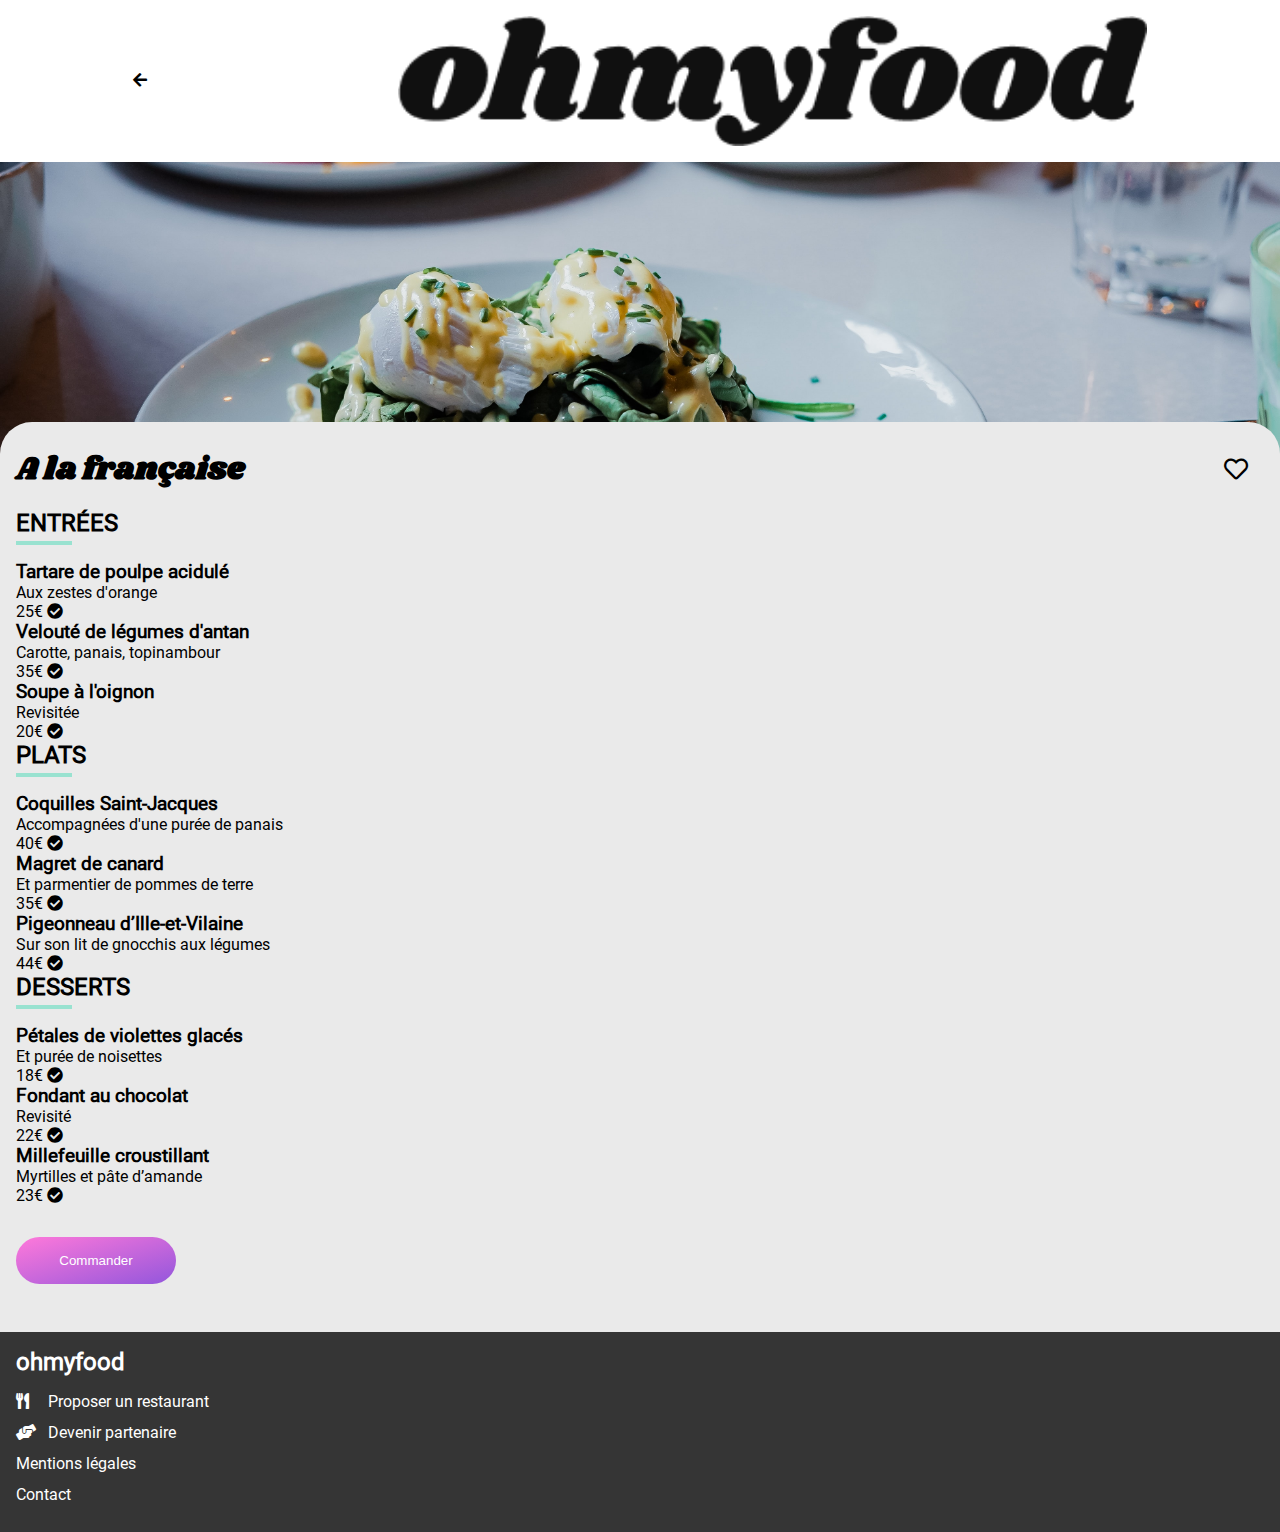
==== alafrancaise.html @ 237ac1a7 "change hr element for div.green-line" ====
<!DOCTYPE html>
<html lang="en">

<head>
    <meta charset="UTF-8">
    <meta http-equiv="X-UA-Compatible" content="IE=edge">
    <meta name="viewport" content="width=device-width, initial-scale=1.0">
    <link rel="stylesheet" href="style.css">
    <link rel="stylesheet" href="https://cdnjs.cloudflare.com/ajax/libs/font-awesome/5.15.3/css/all.min.css">
    <title>A la française</title>
</head>

<body>
    <header>
        <a href="index.html"><i class="fas fa-arrow-left"></i></a>
        <img src="images/logo/ohmyfood.png" alt="logo" />
    </header>
    <img src="images/restaurants/toa-heftiba-DQKerTsQwi0-unsplash.jpg" alt="a la française" class="restaurant-img">
    <div class="container">
        <div class="restaurant_name">
            <h2>A la française</h2>
            <i class="far fa-heart"></i>
        </div>
        <div class="entrees">
            <h2>Entrées</h2>
            <div class="green-line"></div>
            <ul>
                <li>
                    <h3>Tartare de poulpe acidulé</h3>
                    <div>
                        <p>Aux zestes d'orange</p>
                        <span>25€</span>
                        <span class="check-container"><i class="fas fa-check-circle"></i></span>
                    </div>
                </li>
                <li>
                    <h3>Velouté de légumes d'antan</h3>
                    <div>
                        <p>Carotte, panais, topinambour</p>
                        <span>35€</span>
                        <span class="check-container"><i class="fas fa-check-circle"></i></span>

                    </div>
                </li>
                <li>
                    <h3>Soupe à l'oignon</h3>
                    <div>
                        <p>Revisitée</p>
                        <span>20€</span>
                        <span class="check-container"><i class="fas fa-check-circle"></i></span>

                    </div>
                </li>
            </ul>
        </div>
        <div class="plats">
            <h2>Plats</h2>
            <div class="green-line"></div>            <ul>
                <li>
                    <h3>Coquilles Saint-Jacques</h3>
                    <div>
                        <p>Accompagnées d'une purée de panais</p>
                        <span>40€</span>
                        <span class="check-container"><i class="fas fa-check-circle"></i></span>
                    </div>
                </li>
                <li>
                    <h3>Magret de canard</h3>
                    <div>
                        <p>Et parmentier de pommes de terre</p>
                        <span>35€</span>
                        <span class="check-container"><i class="fas fa-check-circle"></i></span>
                    </div>
                </li>
                <li>
                    <h3>Pigeonneau d’Ille-et-Vilaine</h3>
                    <div>
                        <p>Sur son lit de gnocchis aux légumes</p>
                        <span>44€</span>
                        <span class="check-container"><i class="fas fa-check-circle"></i></span>
                    </div>
                </li>
            </ul>
        </div>
        <div class="desserts">
            <h2>Desserts</h2>
            <div class="green-line"></div>            <ul>
                <li>
                    <h3>Pétales de violettes glacés</h3>
                    <div>
                        <p>Et purée de noisettes</p>
                        <span>18€</span>
                        <span class="check-container"><i class="fas fa-check-circle"></i></span>
                    </div>
                </li>
                <li>
                    <h3>Fondant au chocolat</h3>
                    <div>
                        <p>Revisité</p>
                        <span>22€</span>
                        <span class="check-container"><i class="fas fa-check-circle"></i></span>
                    </div>
                </li>
                <li>
                    <h3>Millefeuille croustillant</h3>
                    <div>
                        <p>Myrtilles et pâte d’amande</p>
                        <span>23€</span>
                        <span class="check-container"><i class="fas fa-check-circle"></i></span>
                    </div>
                </li>
            </ul>
        </div>
        <button>Commander</button>
    </div>
    <footer>
        <h2>ohmyfood</h2>
        <ul>
            <li><i class="fas fa-utensils"></i>Proposer un restaurant</li>
            <li><i class="fas fa-hands-helping"></i>Devenir partenaire</li>
            <li>Mentions légales</li>
            <li><a href="mailto:contact@ohmyfood.com">Contact</a></li>
        </ul>
    </footer>
</body>

</html>
---- style.css ----
@font-face {
  font-family: "Shrikhand";
  src: url("./fonts/Shrikhand/Shrikhand-Regular.ttf") format("truetype");
}
@font-face {
  font-family: "Roboto";
  src: url("./fonts/Roboto/Roboto-Regular.ttf") format("truetype");
}
body {
  font-family: "Roboto";
}

.brand-name {
  font-family: "Shrikhand";
  font-weight: bold;
}

* {
  margin: 0;
  padding: 0;
  box-sizing: border-box;
}

a {
  text-decoration: none;
}

header {
  display: flex;
  justify-content: space-around;
  text-align: center;
  padding: 1rem;
}
header a {
  color: black;
  align-self: center;
  margin-right: 1rem;
}
header img {
  width: 60%;
}

#location {
  width: 100%;
  background-color: #F6F6F6;
  padding-bottom: 3rem;
  text-align: center;
}
#location .city {
  width: 100%;
  padding: 1rem;
  margin-bottom: 2rem;
  background-color: #EAEAEA;
  box-shadow: inset 0px 5px 5px -6px #353535;
}
#location .city i {
  margin-right: 1rem;
}
#location .title {
  width: 70%;
  margin: auto;
  margin-bottom: 1rem;
}
#location p {
  width: 90%;
  margin: auto;
  margin-bottom: 1rem;
  color: #353535;
  font-size: 1.2rem;
}

#fonctionnement {
  width: 100%;
  padding: 1rem;
}
#fonctionnement .title {
  margin: 2rem 0;
}
#fonctionnement ol {
  list-style: none;
  counter-reset: step;
}
#fonctionnement li {
  width: 90%;
  margin: auto;
  background-color: #F6F6F6;
  padding: 1.5rem 2rem;
  margin-bottom: 1rem;
  border-radius: 1.5rem;
  font-weight: bold;
  counter-increment: step;
  position: relative;
  align-content: center;
}
#fonctionnement li i {
  color: #686868;
  margin-right: 1rem;
  size: 1.5rem;
}
#fonctionnement li:hover {
  background-color: #f2eafb;
}
#fonctionnement li:hover i {
  color: #9356DC;
}
#fonctionnement li:before {
  content: counter(step);
  color: white;
  background-color: #9356DC;
  border-radius: 50%;
  width: 15px;
  height: 15px;
  padding: 0.4rem;
  text-align: center;
  position: absolute;
  left: -0.95rem;
}

#restaurants {
  width: 100%;
  padding: 1rem;
  background-color: #EAEAEA;
}
#restaurants .title {
  margin: 2rem 0;
}
#restaurants a {
  color: black;
  text-decoration: none;
}
#restaurants .card {
  width: 100%;
  margin-bottom: 1rem;
  position: relative;
}
#restaurants .card img {
  width: 100%;
  height: 12rem;
  object-fit: cover;
  border-radius: 1rem 1rem 0 0;
}
#restaurants .card .new {
  position: absolute;
  top: 1rem;
  right: 1rem;
  padding: 0.5rem 1rem;
  border-radius: 3px;
  background-color: #99E2D0;
  color: #278870;
  font-weight: bold;
}
#restaurants .card .description {
  display: flex;
  flex-direction: row;
  justify-content: space-between;
  padding: 1rem;
  margin-top: -3px;
  background-color: #fff;
  border-radius: 0 0 1rem 1rem;
}
#restaurants .card .description h2 {
  margin: inherit;
  margin-bottom: 0.5rem;
}
#restaurants .card .description i {
  margin: 1rem;
  font-size: 1.8rem;
}

.restaurant-img {
  width: 100%;
  height: 20rem;
  object-fit: cover;
}

.container {
  width: 100%;
  position: relative;
  z-index: 10;
  background-color: #EAEAEA;
  border-radius: 2rem 2rem 0 0;
  padding: 1rem;
  padding-top: 1.5rem;
  margin-top: -4rem;
}
.container ul {
  list-style-type: none;
}
.container button {
  width: 10rem;
  margin: 2rem auto;
}

.restaurant_name {
  display: flex;
  justify-content: space-between;
  padding-right: 1rem;
  margin-bottom: 1rem;
}
.restaurant_name h2 {
  font-family: Shrikhand;
  font-size: 2rem;
  margin-right: 1rem;
}
.restaurant_name i {
  align-self: center;
  font-size: 1.5rem;
}

.entrees h2, .plats h2, .desserts h2 {
  text-transform: uppercase;
  margin-bottom: 0.25rem;
}

.green-line {
  width: 3.5rem;
  height: 0;
  border: 2px solid #99E2D0;
  margin-bottom: 1rem;
}

footer {
  background-color: #353535;
  color: white;
  padding: 1rem;
}
footer h2 {
  margin-bottom: 1rem;
}
footer a {
  color: white;
}
footer li {
  list-style-type: none;
  margin-bottom: 0.75rem;
}
footer li i {
  width: 1rem;
  margin-right: 1rem;
}

button {
  padding: 1rem;
  border-radius: 2rem;
  border: none;
  color: white;
  background: linear-gradient(to bottom right, #FF79DA, #9356DC);
}

/*# sourceMappingURL=style.css.map */
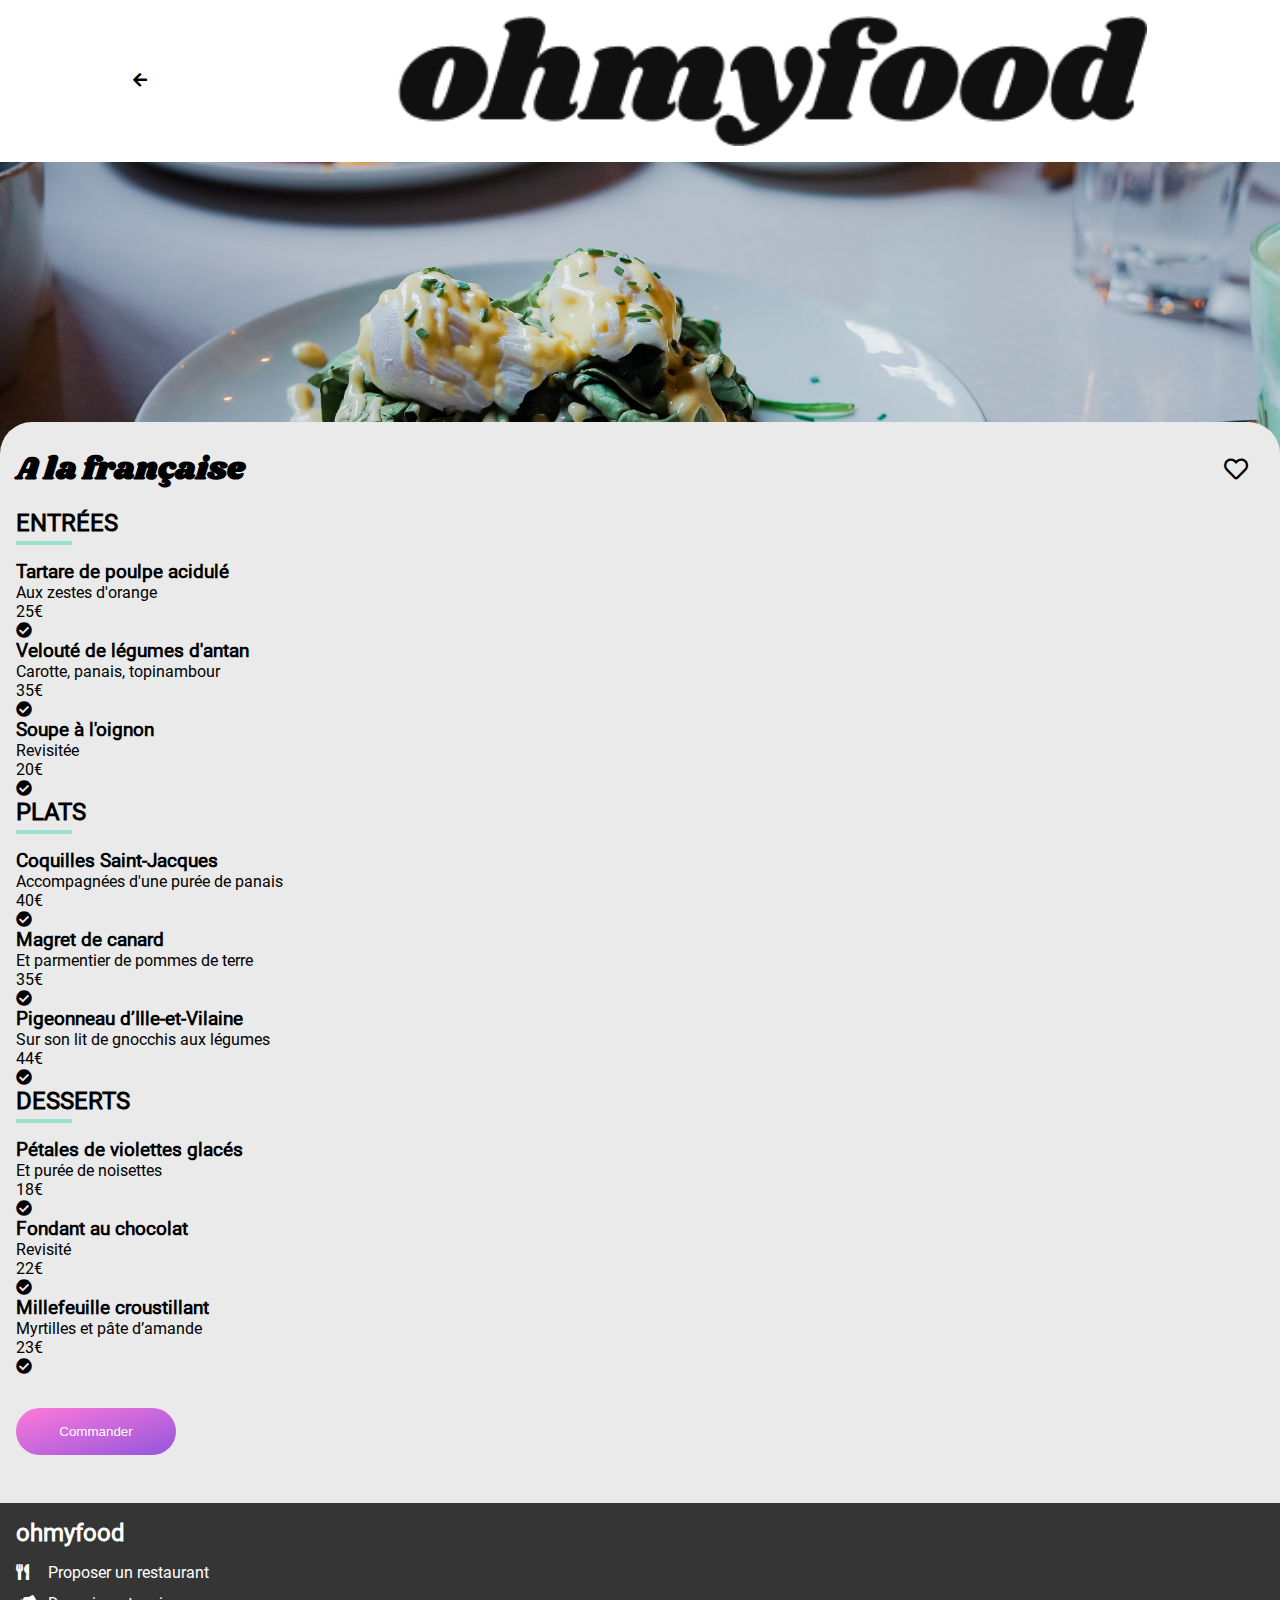
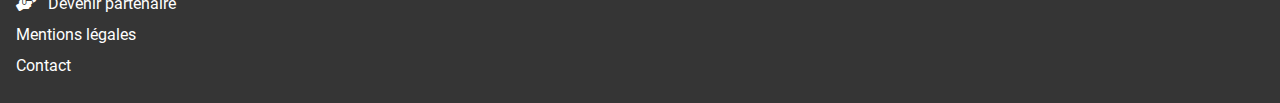
==== commit d9e5b4af: "move green-line rules to green-line.scss in component" ====
--- a/alafrancaise.html
+++ b/alafrancaise.html
@@ -26,88 +26,88 @@
             <div class="green-line"></div>
             <ul>
                 <li>
-                    <h3>Tartare de poulpe acidulé</h3>
                     <div>
+                        <h3>Tartare de poulpe acidulé</h3>
                         <p>Aux zestes d'orange</p>
                         <span>25€</span>
-                        <span class="check-container"><i class="fas fa-check-circle"></i></span>
                     </div>
+                    <span class="check-container"><i class="fas fa-check-circle"></i></span>
                 </li>
                 <li>
-                    <h3>Velouté de légumes d'antan</h3>
                     <div>
+                        <h3>Velouté de légumes d'antan</h3>
                         <p>Carotte, panais, topinambour</p>
                         <span>35€</span>
-                        <span class="check-container"><i class="fas fa-check-circle"></i></span>
-
                     </div>
+                    <span class="check-container"><i class="fas fa-check-circle"></i></span>
                 </li>
                 <li>
-                    <h3>Soupe à l'oignon</h3>
                     <div>
+                        <h3>Soupe à l'oignon</h3>
                         <p>Revisitée</p>
                         <span>20€</span>
-                        <span class="check-container"><i class="fas fa-check-circle"></i></span>
-
                     </div>
+                    <span class="check-container"><i class="fas fa-check-circle"></i></span>
                 </li>
             </ul>
         </div>
         <div class="plats">
             <h2>Plats</h2>
-            <div class="green-line"></div>            <ul>
+            <div class="green-line"></div>
+            <ul>
                 <li>
-                    <h3>Coquilles Saint-Jacques</h3>
                     <div>
+                        <h3>Coquilles Saint-Jacques</h3>
                         <p>Accompagnées d'une purée de panais</p>
                         <span>40€</span>
-                        <span class="check-container"><i class="fas fa-check-circle"></i></span>
                     </div>
+                    <span class="check-container"><i class="fas fa-check-circle"></i></span>
                 </li>
                 <li>
-                    <h3>Magret de canard</h3>
                     <div>
+                        <h3>Magret de canard</h3>
                         <p>Et parmentier de pommes de terre</p>
                         <span>35€</span>
-                        <span class="check-container"><i class="fas fa-check-circle"></i></span>
                     </div>
+                    <span class="check-container"><i class="fas fa-check-circle"></i></span>
                 </li>
                 <li>
-                    <h3>Pigeonneau d’Ille-et-Vilaine</h3>
                     <div>
+                        <h3>Pigeonneau d’Ille-et-Vilaine</h3>
                         <p>Sur son lit de gnocchis aux légumes</p>
                         <span>44€</span>
-                        <span class="check-container"><i class="fas fa-check-circle"></i></span>
                     </div>
+                    <span class="check-container"><i class="fas fa-check-circle"></i></span>
                 </li>
             </ul>
         </div>
         <div class="desserts">
             <h2>Desserts</h2>
-            <div class="green-line"></div>            <ul>
+            <div class="green-line"></div>            
+            <ul>
                 <li>
-                    <h3>Pétales de violettes glacés</h3>
                     <div>
+                        <h3>Pétales de violettes glacés</h3>
                         <p>Et purée de noisettes</p>
                         <span>18€</span>
-                        <span class="check-container"><i class="fas fa-check-circle"></i></span>
                     </div>
+                    <span class="check-container"><i class="fas fa-check-circle"></i></span>
                 </li>
                 <li>
-                    <h3>Fondant au chocolat</h3>
                     <div>
+                        <h3>Fondant au chocolat</h3>
                         <p>Revisité</p>
                         <span>22€</span>
-                        <span class="check-container"><i class="fas fa-check-circle"></i></span>
                     </div>
+                    <span class="check-container"><i class="fas fa-check-circle"></i></span>
                 </li>
                 <li>
-                    <h3>Millefeuille croustillant</h3>
                     <div>
+                        <h3>Millefeuille croustillant</h3>
                         <p>Myrtilles et pâte d’amande</p>
                         <span>23€</span>
-                        <span class="check-container"><i class="fas fa-check-circle"></i></span>
                     </div>
+                    <span class="check-container"><i class="fas fa-check-circle"></i></span>
                 </li>
             </ul>
         </div>
--- a/style.css
+++ b/style.css
@@ -212,39 +212,40 @@
   margin-bottom: 0.25rem;
 }
 
+footer {
+  background-color: #353535;
+  color: white;
+  padding: 1rem;
+}
+footer h2 {
+  margin-bottom: 1rem;
+}
+footer a {
+  color: white;
+}
+footer li {
+  list-style-type: none;
+  margin-bottom: 0.75rem;
+}
+footer li i {
+  width: 1rem;
+  margin-right: 1rem;
+}
+
+button {
+  padding: 1rem;
+  border-radius: 2rem;
+  border: none;
+  color: white;
+  background: linear-gradient(to bottom right, #FF79DA, #9356DC);
+}
+
 .green-line {
   width: 3.5rem;
   height: 0;
   border: 2px solid #99E2D0;
-  margin-bottom: 1rem;
-}
-
-footer {
-  background-color: #353535;
-  color: white;
-  padding: 1rem;
-}
-footer h2 {
-  margin-bottom: 1rem;
-}
-footer a {
-  color: white;
-}
-footer li {
-  list-style-type: none;
-  margin-bottom: 0.75rem;
-}
-footer li i {
-  width: 1rem;
-  margin-right: 1rem;
-}
-
-button {
-  padding: 1rem;
-  border-radius: 2rem;
-  border: none;
-  color: white;
-  background: linear-gradient(to bottom right, #FF79DA, #9356DC);
+  background-color: #99E2D0;
+  margin-bottom: 1rem;
 }
 
 /*# sourceMappingURL=style.css.map */
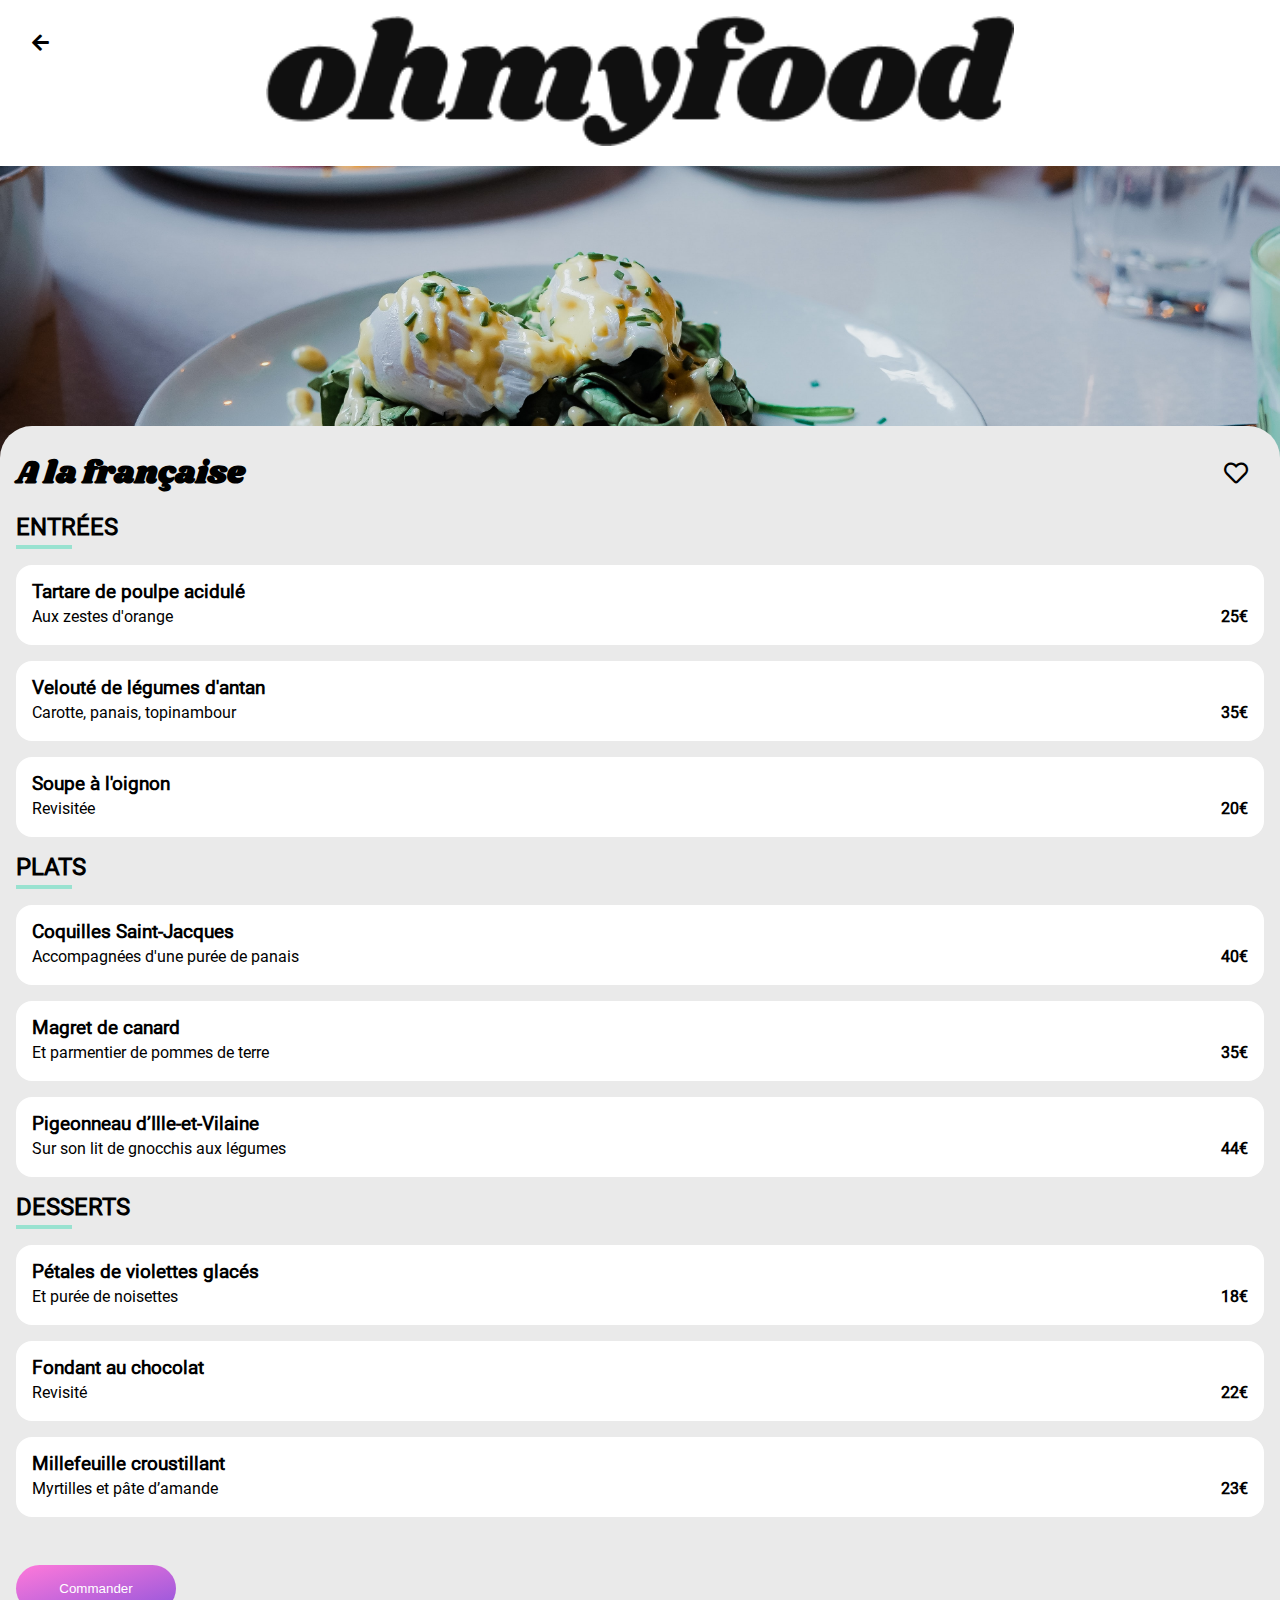
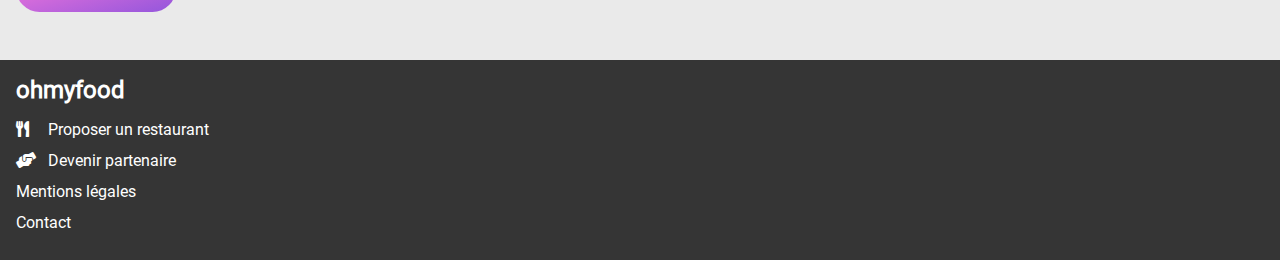
==== commit 7470f3a3: "style food-element + fix header" ====
--- a/alafrancaise.html
+++ b/alafrancaise.html
@@ -24,28 +24,34 @@
         <div class="entrees">
             <h2>Entrées</h2>
             <div class="green-line"></div>
-            <ul>
-                <li>
-                    <div>
-                        <h3>Tartare de poulpe acidulé</h3>
-                        <p>Aux zestes d'orange</p>
-                        <span>25€</span>
+            <ul class="food-list">
+                <li class="food-element">
+                    <div class="food-info">
+                        <h3 class="food-name">Tartare de poulpe acidulé</h3>
+                        <div class="food-text">
+                            <p>Aux zestes d'orange</p>
+                            <span>25€</span>
+                        </div>
                     </div>
                     <span class="check-container"><i class="fas fa-check-circle"></i></span>
                 </li>
-                <li>
-                    <div>
-                        <h3>Velouté de légumes d'antan</h3>
-                        <p>Carotte, panais, topinambour</p>
-                        <span>35€</span>
+                <li class="food-element">
+                    <div class="food-info">
+                        <h3 class="food-name">Velouté de légumes d'antan</h3>
+                        <div class="food-text">
+                            <p>Carotte, panais, topinambour</p>
+                            <span>35€</span>
+                        </div>
                     </div>
                     <span class="check-container"><i class="fas fa-check-circle"></i></span>
                 </li>
-                <li>
-                    <div>
-                        <h3>Soupe à l'oignon</h3>
-                        <p>Revisitée</p>
-                        <span>20€</span>
+                <li class="food-element">
+                    <div class="food-info">
+                        <h3 class="food-name">Soupe à l'oignon</h3>
+                        <div class="food-text">
+                            <p>Revisitée</p>
+                            <span>20€</span>
+                        </div>
                     </div>
                     <span class="check-container"><i class="fas fa-check-circle"></i></span>
                 </li>
@@ -55,27 +61,33 @@
             <h2>Plats</h2>
             <div class="green-line"></div>
             <ul>
-                <li>
-                    <div>
-                        <h3>Coquilles Saint-Jacques</h3>
-                        <p>Accompagnées d'une purée de panais</p>
-                        <span>40€</span>
+                <li class="food-element">
+                    <div class="food-info">
+                        <h3 class="food-name">Coquilles Saint-Jacques</h3>
+                        <div class="food-text">
+                            <p>Accompagnées d'une purée de panais</p>
+                            <span>40€</span>
+                        </div>
                     </div>
                     <span class="check-container"><i class="fas fa-check-circle"></i></span>
                 </li>
-                <li>
-                    <div>
-                        <h3>Magret de canard</h3>
-                        <p>Et parmentier de pommes de terre</p>
-                        <span>35€</span>
+                <li class="food-element">
+                    <div class="food-info">
+                        <h3 class="food-name">Magret de canard</h3>
+                        <div class="food-text">
+                            <p>Et parmentier de pommes de terre</p>
+                            <span>35€</span>
+                        </div>
                     </div>
                     <span class="check-container"><i class="fas fa-check-circle"></i></span>
                 </li>
-                <li>
-                    <div>
-                        <h3>Pigeonneau d’Ille-et-Vilaine</h3>
-                        <p>Sur son lit de gnocchis aux légumes</p>
-                        <span>44€</span>
+                <li class="food-element">
+                    <div class="food-info">
+                        <h3 class="food-name">Pigeonneau d’Ille-et-Vilaine</h3>
+                        <div class="food-text">
+                            <p>Sur son lit de gnocchis aux légumes</p>
+                            <span>44€</span>
+                        </div>
                     </div>
                     <span class="check-container"><i class="fas fa-check-circle"></i></span>
                 </li>
@@ -83,29 +95,35 @@
         </div>
         <div class="desserts">
             <h2>Desserts</h2>
-            <div class="green-line"></div>            
+            <div class="green-line"></div>
             <ul>
-                <li>
-                    <div>
-                        <h3>Pétales de violettes glacés</h3>
-                        <p>Et purée de noisettes</p>
-                        <span>18€</span>
+                <li class="food-element">
+                    <div class="food-info">
+                        <h3 class="food-name">Pétales de violettes glacés</h3>
+                        <div class="food-text">
+                            <p>Et purée de noisettes</p>
+                            <span>18€</span>
+                        </div>
                     </div>
                     <span class="check-container"><i class="fas fa-check-circle"></i></span>
                 </li>
-                <li>
-                    <div>
-                        <h3>Fondant au chocolat</h3>
-                        <p>Revisité</p>
-                        <span>22€</span>
+                <li class="food-element">
+                    <div class="food-info">
+                        <h3 class="food-name">Fondant au chocolat</h3>
+                        <div class="food-text">
+                            <p>Revisité</p>
+                            <span>22€</span>
+                        </div>
                     </div>
                     <span class="check-container"><i class="fas fa-check-circle"></i></span>
                 </li>
-                <li>
-                    <div>
-                        <h3>Millefeuille croustillant</h3>
-                        <p>Myrtilles et pâte d’amande</p>
-                        <span>23€</span>
+                <li class="food-element">
+                    <div class="food-info">
+                        <h3 class="food-name">Millefeuille croustillant</h3>
+                        <div class="food-text">
+                            <p>Myrtilles et pâte d’amande</p>
+                            <span>23€</span>
+                        </div>
                     </div>
                     <span class="check-container"><i class="fas fa-check-circle"></i></span>
                 </li>
--- a/style.css
+++ b/style.css
@@ -26,14 +26,16 @@
 }
 
 header {
-  display: flex;
-  justify-content: space-around;
+  position: relative;
   text-align: center;
   padding: 1rem;
 }
 header a {
+  position: absolute;
+  left: 2rem;
+  top: 2rem;
+  font-size: 1.2rem;
   color: black;
-  align-self: center;
   margin-right: 1rem;
 }
 header img {
@@ -212,6 +214,52 @@
   margin-bottom: 0.25rem;
 }
 
+.food-element {
+  display: flex;
+  width: 100%;
+  height: 5rem;
+  overflow: hidden;
+  margin-bottom: 1rem;
+  border-radius: 1rem;
+  background-color: #fff;
+}
+.food-element:hover {
+  cursor: pointer;
+}
+.food-element:hover > .check-container {
+  margin: inherit;
+}
+
+.food-info {
+  width: 100%;
+  padding: 1rem;
+}
+.food-info .food-name {
+  margin-bottom: 0.25rem;
+}
+.food-info .food-text {
+  display: flex;
+  justify-content: space-between;
+}
+.food-info .food-text span {
+  font-weight: bold;
+}
+
+.check-container {
+  width: 5rem;
+  height: 100%;
+  margin-right: -100%;
+  display: flex;
+  justify-content: center;
+  align-items: center;
+  background-color: #99E2D0;
+  border-radius: 0 1rem 1rem 0;
+}
+.check-container i {
+  color: white;
+  font-size: 1.5rem;
+}
+
 footer {
   background-color: #353535;
   color: white;
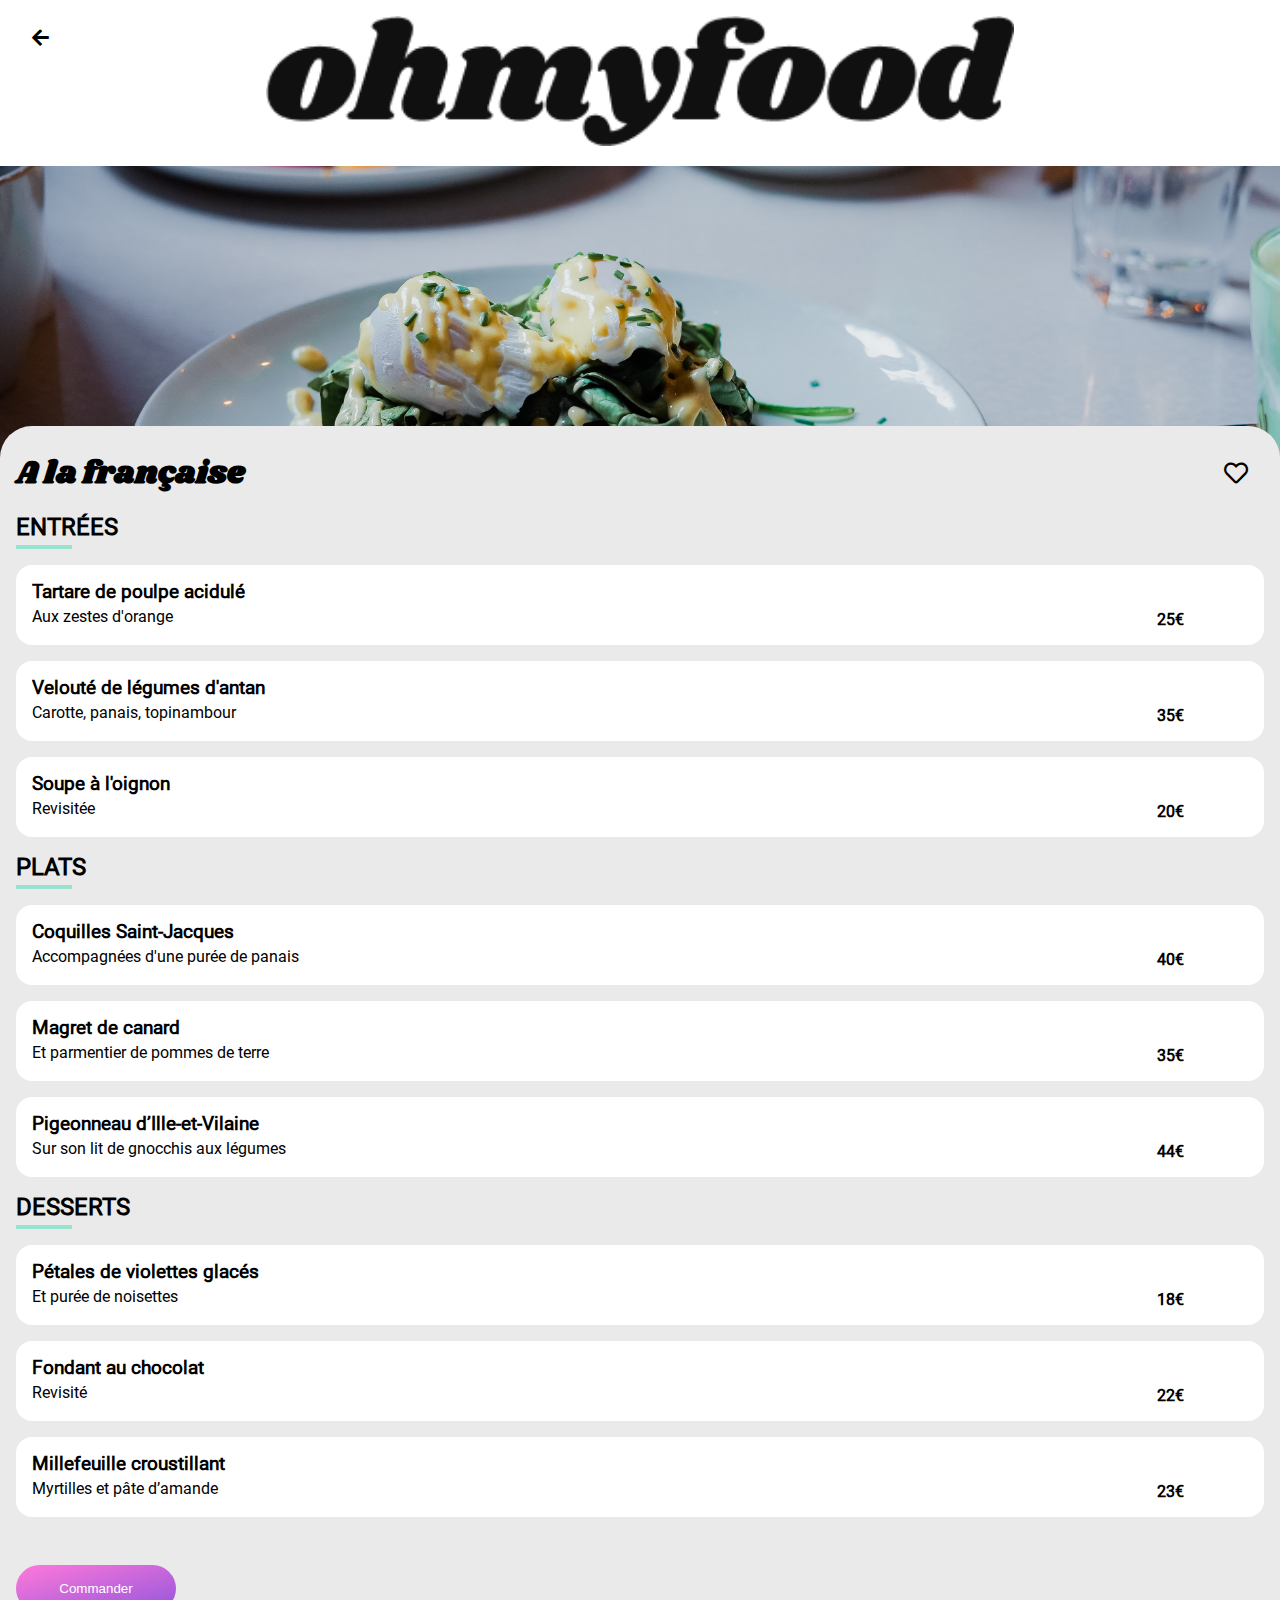
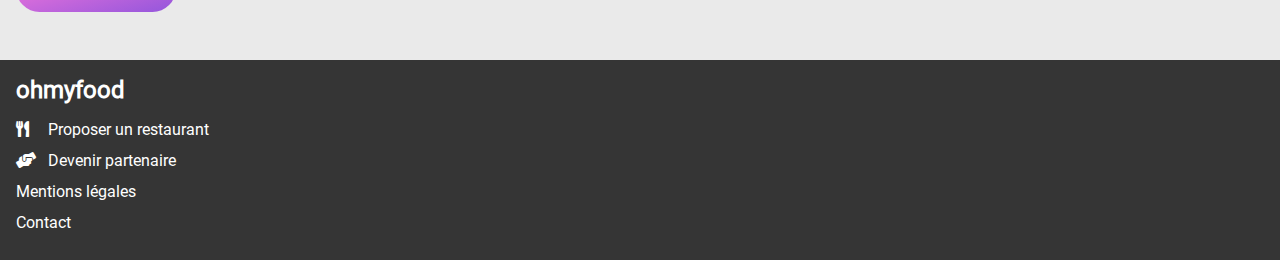
==== commit da48672e: "change food list structure in the 4 restaurant pages" ====
--- a/alafrancaise.html
+++ b/alafrancaise.html
@@ -28,31 +28,25 @@
                 <li class="food-element">
                     <div class="food-info">
                         <h3 class="food-name">Tartare de poulpe acidulé</h3>
-                        <div class="food-text">
-                            <p>Aux zestes d'orange</p>
-                            <span>25€</span>
-                        </div>
+                        <p>Aux zestes d'orange</p>
                     </div>
+                    <span class="price">25€</span>
                     <span class="check-container"><i class="fas fa-check-circle"></i></span>
                 </li>
                 <li class="food-element">
                     <div class="food-info">
                         <h3 class="food-name">Velouté de légumes d'antan</h3>
-                        <div class="food-text">
-                            <p>Carotte, panais, topinambour</p>
-                            <span>35€</span>
-                        </div>
+                        <p>Carotte, panais, topinambour</p>
                     </div>
+                    <span class="price">35€</span>
                     <span class="check-container"><i class="fas fa-check-circle"></i></span>
                 </li>
                 <li class="food-element">
                     <div class="food-info">
                         <h3 class="food-name">Soupe à l'oignon</h3>
-                        <div class="food-text">
-                            <p>Revisitée</p>
-                            <span>20€</span>
-                        </div>
+                        <p>Revisitée</p>
                     </div>
+                    <span class="price">20€</span>
                     <span class="check-container"><i class="fas fa-check-circle"></i></span>
                 </li>
             </ul>
@@ -64,31 +58,25 @@
                 <li class="food-element">
                     <div class="food-info">
                         <h3 class="food-name">Coquilles Saint-Jacques</h3>
-                        <div class="food-text">
-                            <p>Accompagnées d'une purée de panais</p>
-                            <span>40€</span>
-                        </div>
+                        <p>Accompagnées d'une purée de panais</p>
                     </div>
+                    <span class="price">40€</span>
                     <span class="check-container"><i class="fas fa-check-circle"></i></span>
                 </li>
                 <li class="food-element">
                     <div class="food-info">
                         <h3 class="food-name">Magret de canard</h3>
-                        <div class="food-text">
-                            <p>Et parmentier de pommes de terre</p>
-                            <span>35€</span>
-                        </div>
+                        <p>Et parmentier de pommes de terre</p>
                     </div>
+                    <span class="price">35€</span>
                     <span class="check-container"><i class="fas fa-check-circle"></i></span>
                 </li>
                 <li class="food-element">
                     <div class="food-info">
                         <h3 class="food-name">Pigeonneau d’Ille-et-Vilaine</h3>
-                        <div class="food-text">
-                            <p>Sur son lit de gnocchis aux légumes</p>
-                            <span>44€</span>
-                        </div>
+                        <p>Sur son lit de gnocchis aux légumes</p>
                     </div>
+                    <span class="price">44€</span>
                     <span class="check-container"><i class="fas fa-check-circle"></i></span>
                 </li>
             </ul>
@@ -100,31 +88,25 @@
                 <li class="food-element">
                     <div class="food-info">
                         <h3 class="food-name">Pétales de violettes glacés</h3>
-                        <div class="food-text">
-                            <p>Et purée de noisettes</p>
-                            <span>18€</span>
-                        </div>
+                        <p>Et purée de noisettes</p>
                     </div>
+                    <span class="price">18€</span>
                     <span class="check-container"><i class="fas fa-check-circle"></i></span>
                 </li>
                 <li class="food-element">
                     <div class="food-info">
                         <h3 class="food-name">Fondant au chocolat</h3>
-                        <div class="food-text">
-                            <p>Revisité</p>
-                            <span>22€</span>
-                        </div>
+                        <p>Revisité</p>
                     </div>
+                    <span class="price">22€</span>
                     <span class="check-container"><i class="fas fa-check-circle"></i></span>
                 </li>
                 <li class="food-element">
                     <div class="food-info">
                         <h3 class="food-name">Millefeuille croustillant</h3>
-                        <div class="food-text">
-                            <p>Myrtilles et pâte d’amande</p>
-                            <span>23€</span>
-                        </div>
+                        <p>Myrtilles et pâte d’amande</p>
                     </div>
+                    <span class="price">23€</span>
                     <span class="check-container"><i class="fas fa-check-circle"></i></span>
                 </li>
             </ul>
--- a/style.css
+++ b/style.css
@@ -33,7 +33,7 @@
 header a {
   position: absolute;
   left: 2rem;
-  top: 2rem;
+  top: 1.7rem;
   font-size: 1.2rem;
   color: black;
   margin-right: 1rem;
@@ -214,8 +214,13 @@
   margin-bottom: 0.25rem;
 }
 
+.button-container {
+  text-align: center;
+}
+
 .food-element {
   display: flex;
+  flex-direction: row;
   width: 100%;
   height: 5rem;
   overflow: hidden;
@@ -229,26 +234,42 @@
 .food-element:hover > .check-container {
   margin: inherit;
 }
+.food-element:hover > .food-info {
+  width: 70%;
+}
 
 .food-info {
-  width: 100%;
+  width: 85%;
   padding: 1rem;
 }
 .food-info .food-name {
+  width: 100%;
   margin-bottom: 0.25rem;
-}
-.food-info .food-text {
-  display: flex;
-  justify-content: space-between;
-}
-.food-info .food-text span {
+  overflow: hidden;
+  white-space: nowrap;
+  text-overflow: ellipsis;
+}
+.food-info p {
+  width: 100%;
+  overflow: hidden;
+  white-space: nowrap;
+  text-overflow: ellipsis;
+}
+
+.price {
+  display: flex;
+  justify-content: center;
+  align-items: flex-end;
+  padding-bottom: 1rem;
+  width: 15%;
+  height: 100%;
   font-weight: bold;
 }
 
 .check-container {
-  width: 5rem;
+  width: 15%;
   height: 100%;
-  margin-right: -100%;
+  margin-right: -150%;
   display: flex;
   justify-content: center;
   align-items: center;
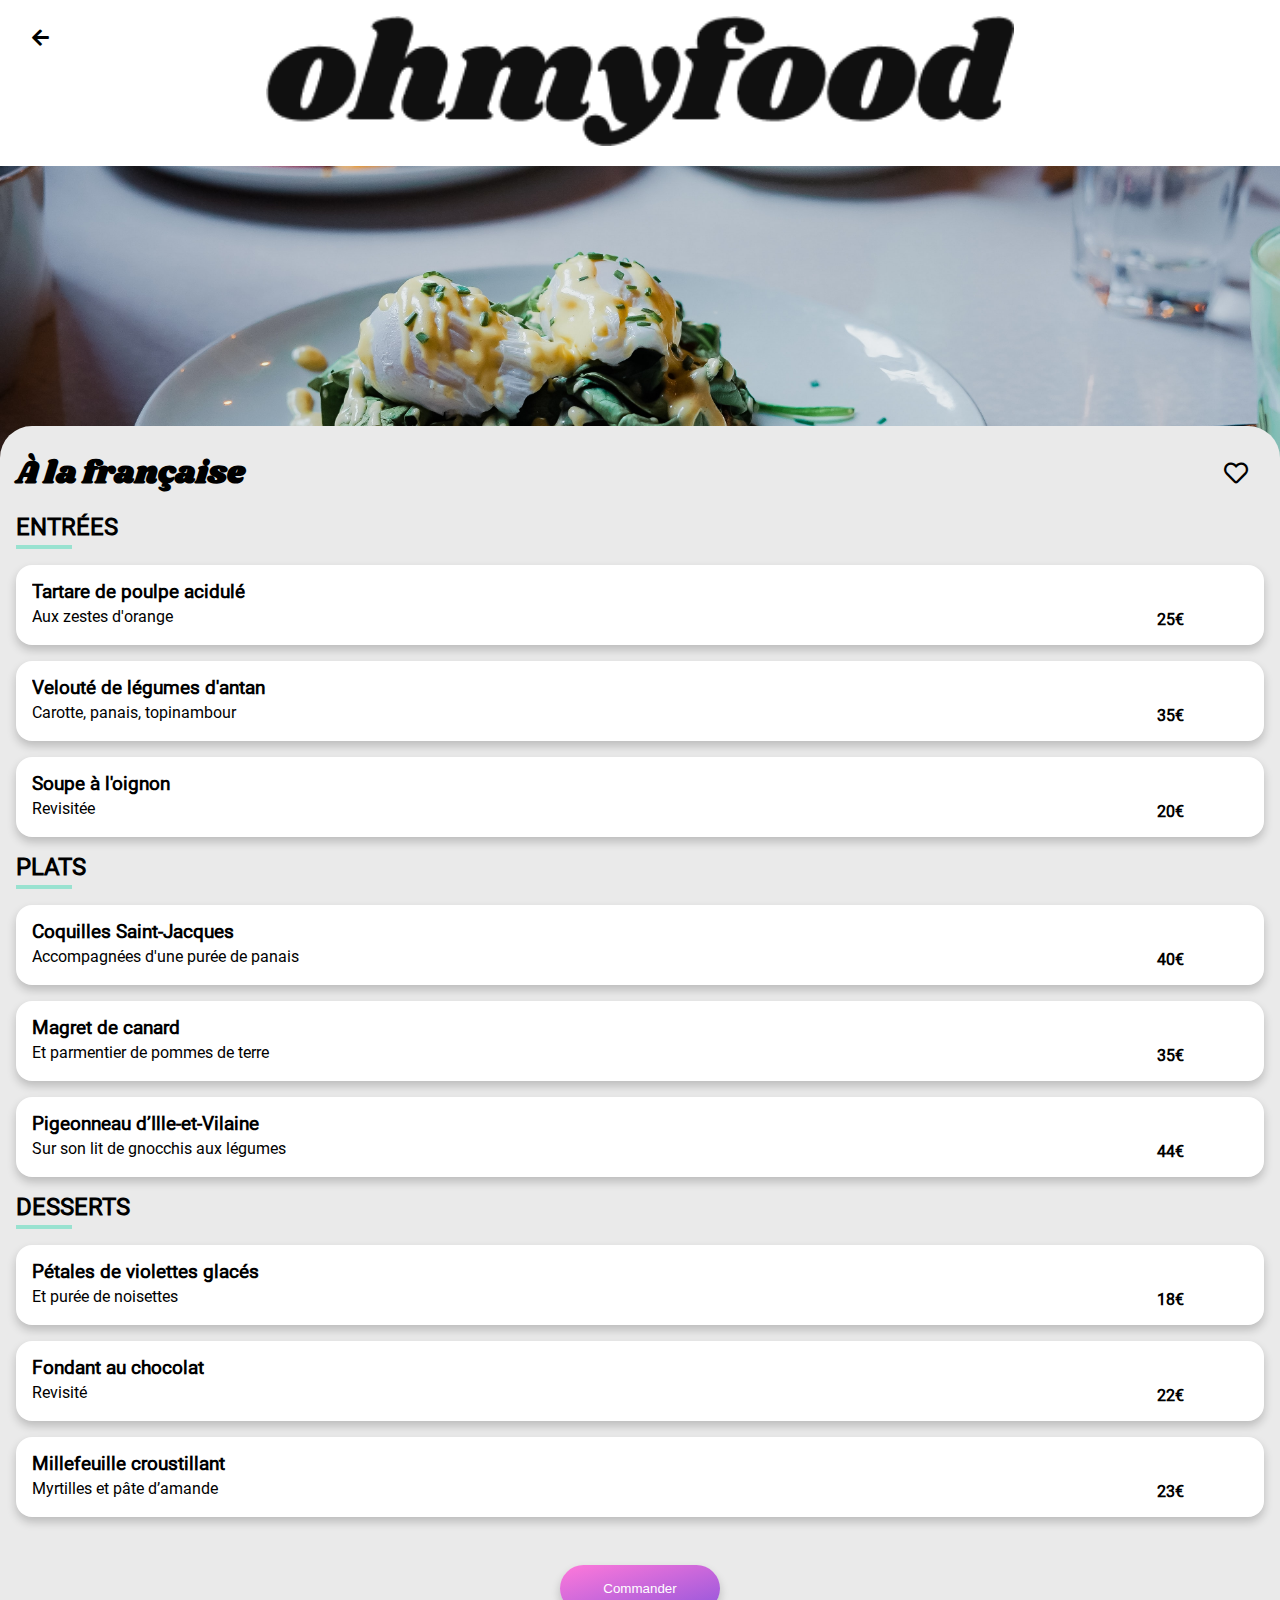
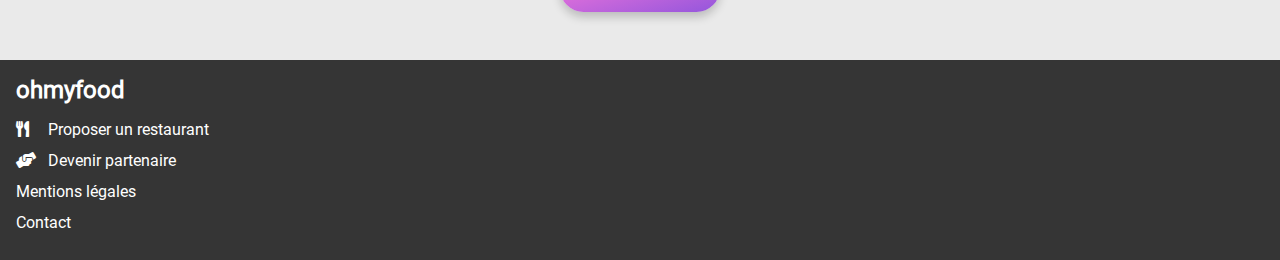
==== commit e8212bcd: "add button hover effect, add shadow" ====
--- a/alafrancaise.html
+++ b/alafrancaise.html
@@ -7,7 +7,7 @@
     <meta name="viewport" content="width=device-width, initial-scale=1.0">
     <link rel="stylesheet" href="style.css">
     <link rel="stylesheet" href="https://cdnjs.cloudflare.com/ajax/libs/font-awesome/5.15.3/css/all.min.css">
-    <title>A la française</title>
+    <title>À la française</title>
 </head>
 
 <body>
@@ -18,7 +18,7 @@
     <img src="images/restaurants/toa-heftiba-DQKerTsQwi0-unsplash.jpg" alt="a la française" class="restaurant-img">
     <div class="container">
         <div class="restaurant_name">
-            <h2>A la française</h2>
+            <h2>À la française</h2>
             <i class="far fa-heart"></i>
         </div>
         <div class="entrees">
@@ -111,7 +111,9 @@
                 </li>
             </ul>
         </div>
-        <button>Commander</button>
+        <div class="button-container">
+            <button>Commander</button>
+        </div>
     </div>
     <footer>
         <h2>ohmyfood</h2>
--- a/style.css
+++ b/style.css
@@ -13,6 +13,27 @@
 .brand-name {
   font-family: "Shrikhand";
   font-weight: bold;
+}
+
+button {
+  padding: 1rem;
+  border-radius: 2rem;
+  border: none;
+  color: white;
+  background: linear-gradient(to bottom right, #FF79DA, #9356DC);
+  box-shadow: 0 5px 10px rgba(0, 0, 0, 0.2);
+}
+button:hover {
+  background: linear-gradient(to bottom right, #ff93e1, #a16be0);
+  box-shadow: 0 5px 10px rgba(0, 0, 0, 0.4);
+}
+
+.green-line {
+  width: 3.5rem;
+  height: 0;
+  border: 2px solid #99E2D0;
+  background-color: #99E2D0;
+  margin-bottom: 1rem;
 }
 
 * {
@@ -93,6 +114,7 @@
   counter-increment: step;
   position: relative;
   align-content: center;
+  box-shadow: 0 5px 10px rgba(0, 0, 0, 0.2);
 }
 #fonctionnement li i {
   color: #686868;
@@ -132,7 +154,7 @@
 }
 #restaurants .card {
   width: 100%;
-  margin-bottom: 1rem;
+  margin-bottom: 1.2rem;
   position: relative;
 }
 #restaurants .card img {
@@ -159,6 +181,7 @@
   margin-top: -3px;
   background-color: #fff;
   border-radius: 0 0 1rem 1rem;
+  box-shadow: 0 5px 10px rgba(0, 0, 0, 0.2);
 }
 #restaurants .card .description h2 {
   margin: inherit;
@@ -227,6 +250,7 @@
   margin-bottom: 1rem;
   border-radius: 1rem;
   background-color: #fff;
+  box-shadow: 0 5px 10px rgba(0, 0, 0, 0.2);
 }
 .food-element:hover {
   cursor: pointer;
@@ -301,20 +325,4 @@
   margin-right: 1rem;
 }
 
-button {
-  padding: 1rem;
-  border-radius: 2rem;
-  border: none;
-  color: white;
-  background: linear-gradient(to bottom right, #FF79DA, #9356DC);
-}
-
-.green-line {
-  width: 3.5rem;
-  height: 0;
-  border: 2px solid #99E2D0;
-  background-color: #99E2D0;
-  margin-bottom: 1rem;
-}
-
 /*# sourceMappingURL=style.css.map */
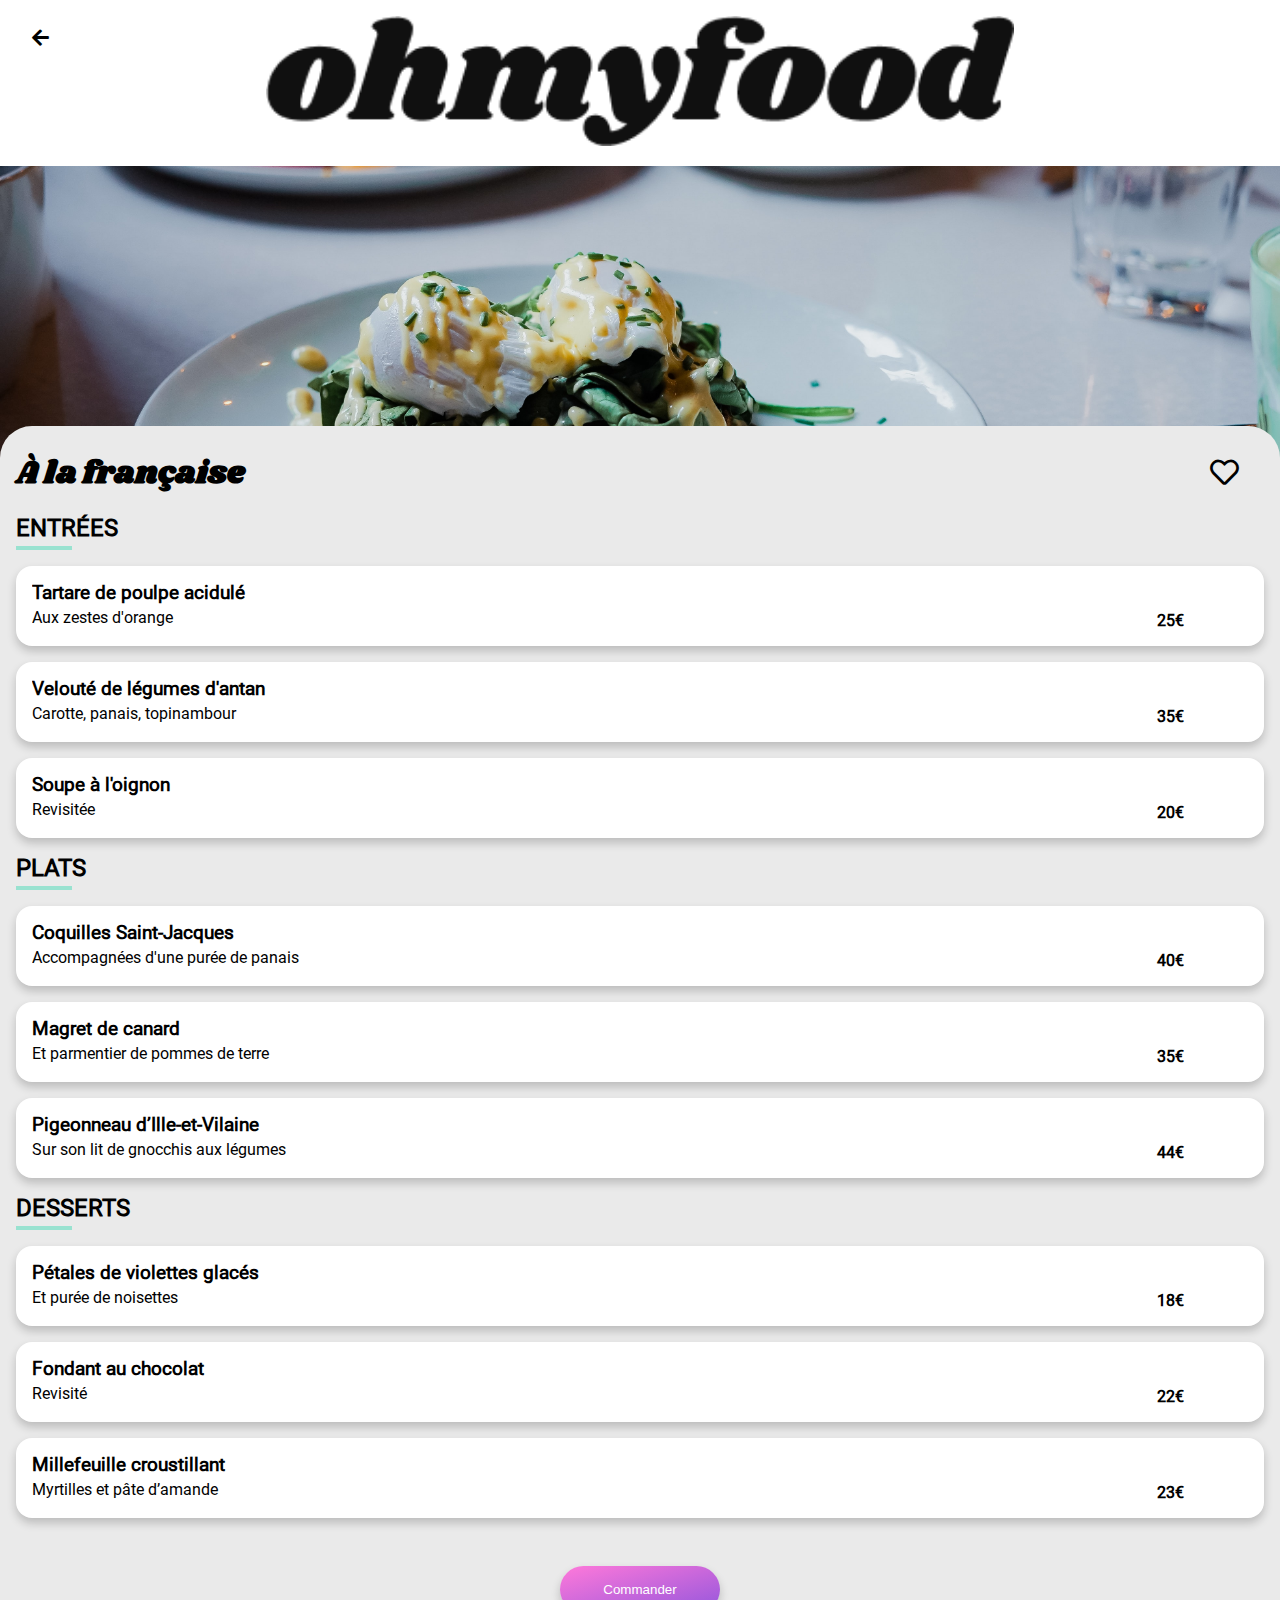
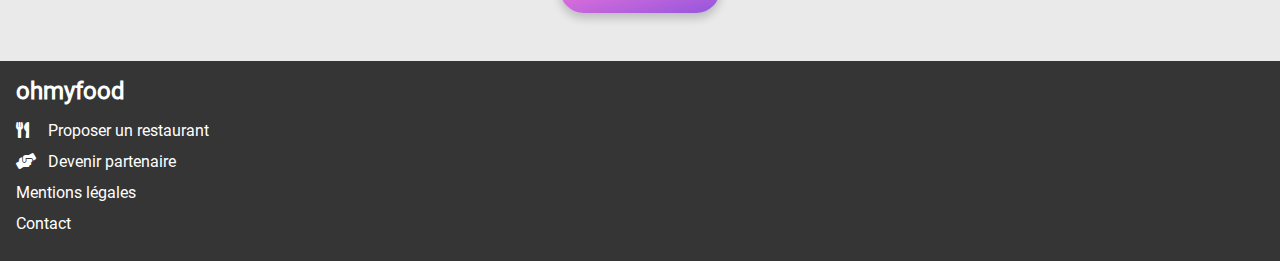
==== commit fc89908c: "add structure for heart + hover effect" ====
--- a/alafrancaise.html
+++ b/alafrancaise.html
@@ -19,7 +19,10 @@
     <div class="container">
         <div class="restaurant_name">
             <h2>À la française</h2>
-            <i class="far fa-heart"></i>
+            <div class="heart-container">
+                <i class="far fa-heart"></i>
+                <i class="fas fa-heart"></i>
+            </div>
         </div>
         <div class="entrees">
             <h2>Entrées</h2>
--- a/style.css
+++ b/style.css
@@ -34,6 +34,39 @@
   border: 2px solid #99E2D0;
   background-color: #99E2D0;
   margin-bottom: 1rem;
+}
+
+.heart-container {
+  position: relative;
+  display: flex;
+  justify-content: center;
+  align-items: center;
+  width: 3rem;
+  height: 3rem;
+}
+.heart-container .far {
+  z-index: 10;
+  font-size: 1.8rem;
+}
+.heart-container .far:hover {
+  opacity: 0;
+  cursor: pointer;
+}
+.heart-container .far:hover ~ .fas {
+  opacity: 1;
+}
+.heart-container .fas {
+  position: absolute;
+  z-index: 1;
+  font-size: 1.8rem;
+  opacity: 0;
+  background-image: linear-gradient(to top, #FF79DA, #9356DC);
+  background-size: 100%;
+  background-repeat: repeat;
+  -webkit-background-clip: text;
+  -webkit-text-fill-color: transparent;
+  -moz-background-clip: text;
+  -moz-text-fill-color: transparent;
 }
 
 * {
@@ -187,10 +220,6 @@
   margin: inherit;
   margin-bottom: 0.5rem;
 }
-#restaurants .card .description i {
-  margin: 1rem;
-  font-size: 1.8rem;
-}
 
 .restaurant-img {
   width: 100%;
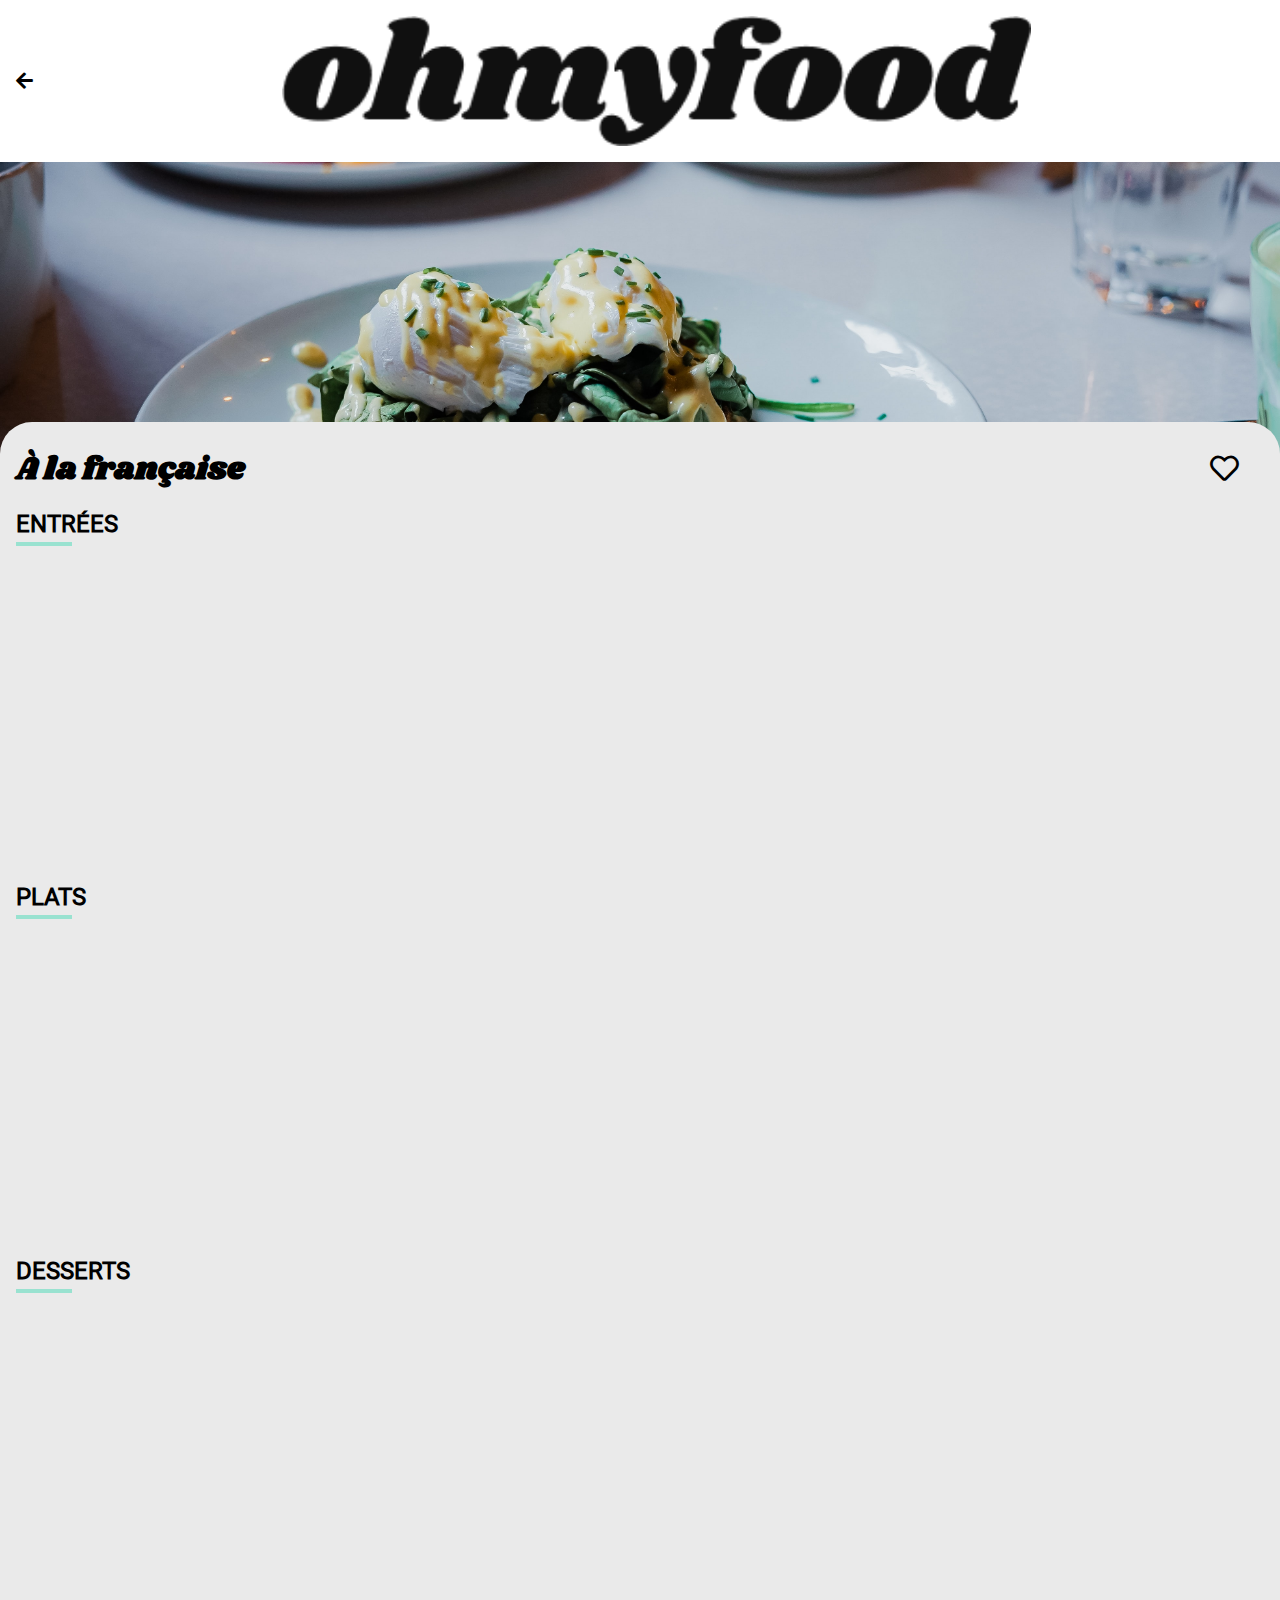
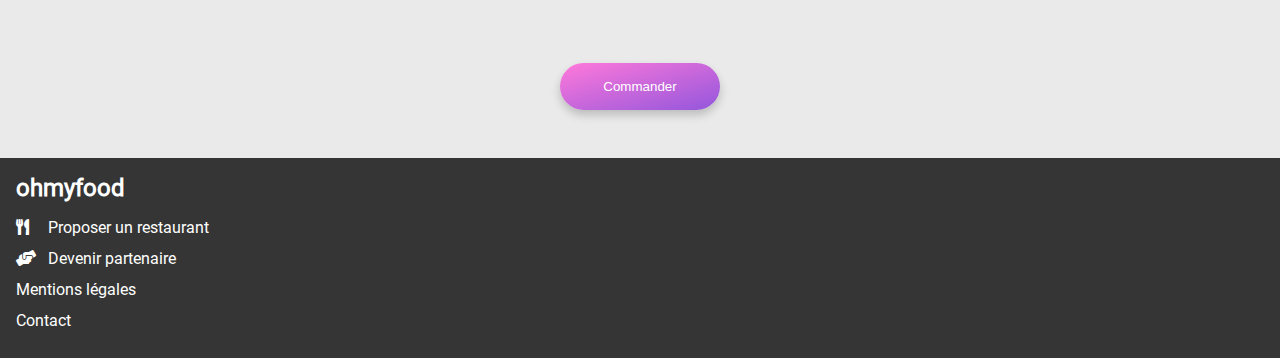
==== commit 5022c757: "change header structure for center arrow" ====
--- a/alafrancaise.html
+++ b/alafrancaise.html
@@ -12,7 +12,9 @@
 
 <body>
     <header>
-        <a href="index.html"><i class="fas fa-arrow-left"></i></a>
+        <a href="index.html">
+            <div class="link-container"><i class="fas fa-arrow-left"></i></div>
+        </a>
         <img src="images/logo/ohmyfood.png" alt="logo" />
     </header>
     <img src="images/restaurants/toa-heftiba-DQKerTsQwi0-unsplash.jpg" alt="a la française" class="restaurant-img">
--- a/style.css
+++ b/style.css
@@ -47,6 +47,7 @@
 .heart-container .far {
   z-index: 10;
   font-size: 1.8rem;
+  transition: opacity 800ms;
 }
 .heart-container .far:hover {
   opacity: 0;
@@ -54,21 +55,112 @@
 }
 .heart-container .far:hover ~ .fas {
   opacity: 1;
+  transform: scale(1);
 }
 .heart-container .fas {
   position: absolute;
   z-index: 1;
   font-size: 1.8rem;
+  transform: scale(0);
   opacity: 0;
+  transition: transform 500ms;
   background-image: linear-gradient(to top, #FF79DA, #9356DC);
   background-size: 100%;
   background-repeat: repeat;
+  background-clip: text;
   -webkit-background-clip: text;
   -webkit-text-fill-color: transparent;
   -moz-background-clip: text;
   -moz-text-fill-color: transparent;
 }
 
+.loader {
+  position: absolute;
+  left: 0;
+  right: 0;
+  top: 0;
+  bottom: 0;
+  z-index: 10;
+  display: flex;
+  flex-direction: column;
+  justify-content: center;
+  align-items: center;
+  background-color: rgba(0, 0, 0, 0.8);
+  animation: loader-anim 3000ms ease-in-out 2000ms;
+  animation-fill-mode: forwards;
+}
+.loader h2 {
+  font-family: Shrikhand;
+  font-size: 2rem;
+  text-align: center;
+  color: white;
+  margin-bottom: 2rem;
+  transform: scale(0);
+  animation: title-anim 1000ms ease-in-out;
+  animation-fill-mode: forwards;
+}
+.loader .bubbles-container {
+  display: flex;
+  flex-direction: row;
+  justify-content: center;
+  align-items: center;
+  width: 100%;
+  height: 5rem;
+}
+.loader .bubbles-container .bubble {
+  height: 10px;
+  width: 10px;
+  list-style-type: none;
+  margin-right: 1rem;
+  background-color: white;
+  border-radius: 50%;
+  transform: scale(0);
+  animation: bubble-anim 900ms ease-in-out 2;
+  animation-fill-mode: forwards;
+}
+.loader .bubbles-container .bubble:nth-child(1) {
+  background-color: #9356DC;
+}
+.loader .bubbles-container .bubble:nth-child(2) {
+  background-color: #FF79DA;
+  animation-delay: 250ms;
+}
+.loader .bubbles-container .bubble:nth-child(3) {
+  background-color: #99E2D0;
+  animation-delay: 500ms;
+}
+
+@keyframes title-anim {
+  0% {
+    transform: scale(0);
+  }
+  100% {
+    transform: scale(1.2);
+  }
+}
+@keyframes bubble-anim {
+  0% {
+    transform: scale(0);
+  }
+  50% {
+    margin-top: -2rem;
+  }
+  100% {
+    transform: scale(1);
+  }
+}
+@keyframes loader-anim {
+  0% {
+    opacity: 1;
+  }
+  95% {
+    opacity: 0;
+  }
+  100% {
+    opacity: 0;
+    z-index: -1;
+  }
+}
 * {
   margin: 0;
   padding: 0;
@@ -81,19 +173,23 @@
 
 header {
   position: relative;
-  text-align: center;
-  padding: 1rem;
+  display: flex;
+  height: fit-content;
+  padding: 1rem;
+}
+header .link-container {
+  display: flex;
+  align-items: center;
+  height: 100%;
 }
 header a {
-  position: absolute;
-  left: 2rem;
-  top: 1.7rem;
   font-size: 1.2rem;
   color: black;
   margin-right: 1rem;
 }
 header img {
   width: 60%;
+  margin: auto;
 }
 
 #location {
@@ -276,24 +372,83 @@
   width: 100%;
   height: 5rem;
   overflow: hidden;
-  margin-bottom: 1rem;
+  margin-bottom: 1.7rem;
+  opacity: 0;
   border-radius: 1rem;
-  background-color: #fff;
+  background-color: #ffffff;
   box-shadow: 0 5px 10px rgba(0, 0, 0, 0.2);
 }
 .food-element:hover {
   cursor: pointer;
 }
 .food-element:hover > .check-container {
-  margin: inherit;
+  margin-right: inherit;
+}
+.food-element:hover > .check-container > .fas {
+  transform: rotate(360deg);
 }
 .food-element:hover > .food-info {
   width: 70%;
 }
 
+.entrees .food-element {
+  animation: anim-li 500ms;
+  animation-fill-mode: forwards;
+  transition: margin-bottom ease-in-out;
+}
+.entrees .food-element:nth-child(1) {
+  animation-delay: 400ms;
+}
+.entrees .food-element:nth-child(2) {
+  animation-delay: 800ms;
+}
+.entrees .food-element:nth-child(3) {
+  animation-delay: 1200ms;
+}
+.entrees .food-element:nth-child(4) {
+  animation-delay: 1600ms;
+}
+
+.plats .food-element {
+  animation: anim-li 500ms;
+  animation-fill-mode: forwards;
+  transition: margin-bottom ease-in-out;
+}
+.plats .food-element:nth-child(1) {
+  animation-delay: 2000ms;
+}
+.plats .food-element:nth-child(2) {
+  animation-delay: 2400ms;
+}
+.plats .food-element:nth-child(3) {
+  animation-delay: 2800ms;
+}
+.plats .food-element:nth-child(4) {
+  animation-delay: 3200ms;
+}
+
+.desserts .food-element {
+  animation: anim-li 500ms;
+  animation-fill-mode: forwards;
+  transition: margin-bottom ease-in-out;
+}
+.desserts .food-element:nth-child(1) {
+  animation-delay: 3600ms;
+}
+.desserts .food-element:nth-child(2) {
+  animation-delay: 4000ms;
+}
+.desserts .food-element:nth-child(3) {
+  animation-delay: 4400ms;
+}
+.desserts .food-element:nth-child(4) {
+  animation-delay: 4800ms;
+}
+
 .food-info {
   width: 85%;
   padding: 1rem;
+  transition: width 1000ms;
 }
 .food-info .food-name {
   width: 100%;
@@ -323,17 +478,32 @@
   width: 15%;
   height: 100%;
   margin-right: -150%;
+  transition: margin-right 1000ms;
   display: flex;
   justify-content: center;
   align-items: center;
   background-color: #99E2D0;
   border-radius: 0 1rem 1rem 0;
 }
-.check-container i {
+.check-container .fas {
   color: white;
   font-size: 1.5rem;
-}
-
+  transition: transform 400ms ease-in-out 200ms;
+}
+
+@keyframes anim-li {
+  0% {
+    opacity: 0;
+    margin-bottom: 1.7rem;
+  }
+  50% {
+    opacity: 0.7;
+  }
+  100% {
+    opacity: 1;
+    margin-bottom: 1rem;
+  }
+}
 footer {
   background-color: #353535;
   color: white;
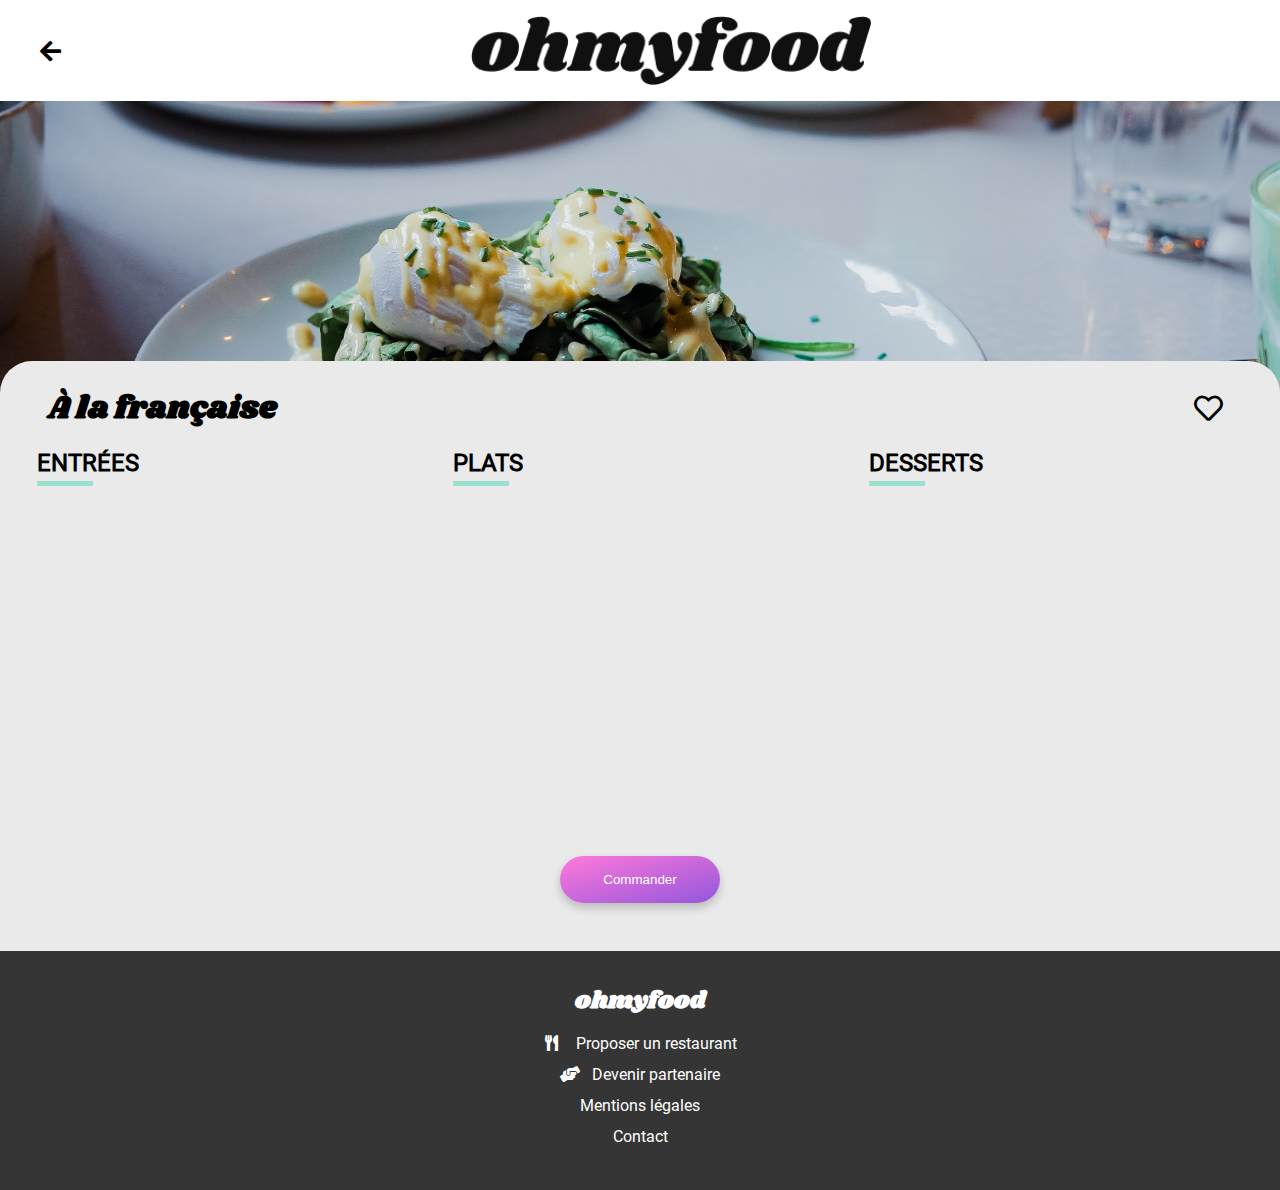
==== commit 59335082: "fix footer h2 font-family + h2 size in card" ====
--- a/alafrancaise.html
+++ b/alafrancaise.html
@@ -121,7 +121,7 @@
         </div>
     </div>
     <footer>
-        <h2>ohmyfood</h2>
+        <h2 class="brand-name">ohmyfood</h2>
         <ul>
             <li><i class="fas fa-utensils"></i>Proposer un restaurant</li>
             <li><i class="fas fa-hands-helping"></i>Devenir partenaire</li>
--- a/style.css
+++ b/style.css
@@ -21,6 +21,7 @@
   border: none;
   color: white;
   background: linear-gradient(to bottom right, #FF79DA, #9356DC);
+  transition: all 500ms;
   box-shadow: 0 5px 10px rgba(0, 0, 0, 0.2);
 }
 button:hover {
@@ -30,8 +31,7 @@
 
 .green-line {
   width: 3.5rem;
-  height: 0;
-  border: 2px solid #99E2D0;
+  height: 0.3rem;
   background-color: #99E2D0;
   margin-bottom: 1rem;
 }
@@ -63,11 +63,10 @@
   font-size: 1.8rem;
   transform: scale(0);
   opacity: 0;
-  transition: transform 500ms;
+  transition: all 500ms;
   background-image: linear-gradient(to top, #FF79DA, #9356DC);
   background-size: 100%;
   background-repeat: repeat;
-  background-clip: text;
   -webkit-background-clip: text;
   -webkit-text-fill-color: transparent;
   -moz-background-clip: text;
@@ -248,13 +247,18 @@
 #fonctionnement li i {
   color: #686868;
   margin-right: 1rem;
-  size: 1.5rem;
+  font-size: 1.5rem;
 }
 #fonctionnement li:hover {
   background-color: #f2eafb;
 }
 #fonctionnement li:hover i {
   color: #9356DC;
+}
+@media screen and (max-width: 320px) {
+  #fonctionnement li {
+    font-size: 0.9rem;
+  }
 }
 #fonctionnement li:before {
   content: counter(step);
@@ -267,6 +271,10 @@
   text-align: center;
   position: absolute;
   left: -0.95rem;
+  display: flex;
+  justify-content: center;
+  align-items: center;
+  font-size: 1rem;
 }
 
 #restaurants {
@@ -315,6 +323,8 @@
 #restaurants .card .description h2 {
   margin: inherit;
   margin-bottom: 0.5rem;
+  font-size: 1.2rem;
+  font-weight: bolder;
 }
 
 .restaurant-img {
@@ -524,4 +534,92 @@
   margin-right: 1rem;
 }
 
+@media screen and (min-width: 426px) {
+  header .link-container {
+    padding-left: 1.5rem;
+  }
+  header i {
+    font-size: 1.5rem;
+  }
+  header img {
+    width: 50%;
+  }
+
+  footer {
+    padding: 2rem;
+    text-align: center;
+  }
+
+  #fonctionnement {
+    padding: 2rem;
+  }
+  #fonctionnement li {
+    width: 80%;
+    font-size: 1.3rem;
+  }
+  #fonctionnement li i {
+    margin-right: 1.5rem;
+  }
+
+  #restaurants {
+    padding: 2rem;
+    justify-content: center;
+  }
+  #restaurants .card {
+    width: 80%;
+    margin: auto;
+    margin-bottom: 1.5rem;
+  }
+
+  .restaurant_name, .entrees, .plats, .desserts {
+    padding-left: 2rem;
+    padding-right: 2rem;
+  }
+
+  .food-list {
+    width: 90%;
+    margin: auto;
+  }
+}
+@media screen and (min-width: 769px) {
+  header img {
+    width: 40%;
+    max-width: 400px;
+  }
+
+  #fonctionnement ol {
+    display: flex;
+    flex-direction: row;
+  }
+  #fonctionnement ol li {
+    width: 30%;
+    font-size: 1rem;
+  }
+
+  #restaurants .cards-container {
+    display: flex;
+    flex-direction: row;
+    flex-wrap: wrap;
+  }
+  #restaurants .cards-container a {
+    width: 50%;
+  }
+
+  .container {
+    display: flex;
+    flex-wrap: wrap;
+    justify-content: space-around;
+  }
+  .container .restaurant_name, .container .button-container {
+    width: 100%;
+  }
+  .container .entrees, .container .plats, .container .desserts {
+    width: 30%;
+    padding: 0;
+  }
+  .container .entrees .food-list, .container .plats .food-list, .container .desserts .food-list {
+    width: 100%;
+  }
+}
+
 /*# sourceMappingURL=style.css.map */
